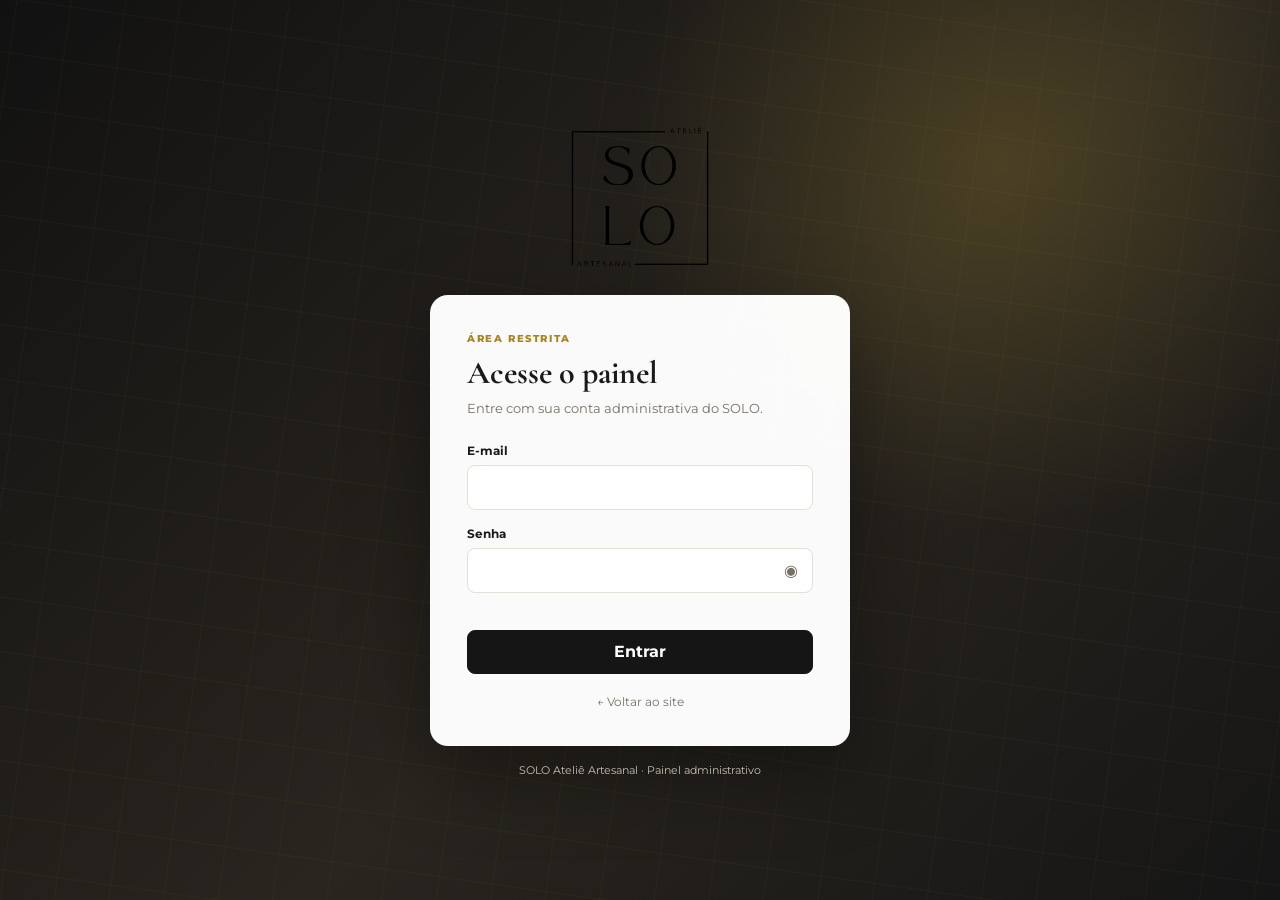
==== login.html @ 0e16f1da "Adiciona painel administrativo do SOLO Co-authored-by: Copilot <223556219+Copilot@users.noreply.gith" ====
<!doctype html>
<html lang="pt-BR">
<head>
  <meta charset="utf-8">
  <meta name="viewport" content="width=device-width,initial-scale=1">
  <meta name="theme-color" content="#151515">
  <title>Acesso administrativo — SOLO</title>
  <link rel="icon" href="icofont.png">
  <link rel="preconnect" href="https://fonts.googleapis.com">
  <link href="https://fonts.googleapis.com/css2?family=Cormorant+Garamond:wght@600;700&family=Montserrat:wght@400;500;600;700&display=swap" rel="stylesheet">
  <link rel="stylesheet" href="assets/admin.css">
  <script src="assets/config.js"></script>
  <script src="assets/login.js" defer></script>
</head>
<body>
  <main class="login-shell">
    <a class="login-brand" href="index.html"><img src="1.png" alt="SOLO Ateliê Artesanal"></a>
    <section class="login-card">
      <p class="eyebrow">Área restrita</p>
      <h1>Acesse o painel</h1>
      <p class="muted">Entre com sua conta administrativa do SOLO.</p>
      <form id="login-form">
        <label for="email">E-mail</label>
        <input id="email" name="email" type="email" autocomplete="username" required>
        <label for="password">Senha</label>
        <div class="password-field">
          <input id="password" name="password" type="password" autocomplete="current-password" required>
          <button class="password-toggle" type="button" data-password-toggle aria-label="Mostrar senha">◉</button>
        </div>
        <p class="notice" id="notice" role="status" aria-live="polite"></p>
        <button class="button" type="submit"><span>Entrar</span><span class="spinner" aria-hidden="true"></span></button>
      </form>
      <a class="back-link" href="index.html">← Voltar ao site</a>
    </section>
    <p class="login-foot">SOLO Ateliê Artesanal · Painel administrativo</p>
  </main>
</body>
</html>
---- assets/admin.css ----
:root {
  --ink: #1a1a1a;
  --muted: #777064;
  --gold: #d4af37;
  --gold-dark: #a9841f;
  --paper: #f8f6f1;
  --line: #e5e0d6;
  --navy: #151515;
  --danger: #b42318;
  --success: #24714e;
}

* { box-sizing: border-box; }
body { margin: 0; min-height: 100vh; background: var(--paper); color: var(--ink); font-family: Montserrat, Arial, sans-serif; }
button, input, select, textarea { font: inherit; }
button { cursor: pointer; }
button:disabled { cursor: wait; opacity: .65; }
img { max-width: 100%; }

.login-shell {
  position: relative;
  min-height: 100vh;
  display: grid;
  place-content: center;
  overflow: hidden;
  padding: 32px 20px;
  background:
    radial-gradient(circle at 78% 18%, rgba(212,175,55,.2), transparent 30%),
    linear-gradient(135deg, #111, #29251f 55%, #151515);
}
.login-shell::before {
  content: "";
  position: absolute;
  inset: -20%;
  opacity: .14;
  background-image: linear-gradient(rgba(212,175,55,.35) 1px, transparent 1px), linear-gradient(90deg, rgba(212,175,55,.35) 1px, transparent 1px);
  background-size: 54px 54px;
  transform: rotate(8deg);
}
.login-brand, .login-card, .login-foot { position: relative; z-index: 1; }
.login-brand { display: block; width: 150px; margin: 0 auto 22px; text-align: center; }
.login-brand img { display: block; width: 100%; height: auto; }
.login-card { width: min(420px, calc(100vw - 32px)); padding: 36px; border: 1px solid rgba(255,255,255,.18); border-radius: 18px; background: rgba(255,255,255,.98); box-shadow: 0 26px 80px rgba(0,0,0,.38); }
.eyebrow { margin: 0 0 10px; color: var(--gold-dark); font-size: 10px; font-weight: 800; letter-spacing: .16em; text-transform: uppercase; }
.login-card h1 { margin: 0; font: 700 32px/1.1 "Cormorant Garamond", Georgia, serif; }
.muted { margin: 8px 0 24px; color: var(--muted); font-size: 13px; line-height: 1.6; }
.login-card label, .field label { display: block; margin: 16px 0 7px; font-size: 12px; font-weight: 700; }
input, select, textarea { width: 100%; border: 1px solid var(--line); border-radius: 8px; outline: none; background: #fff; color: var(--ink); padding: 12px 13px; }
input:focus, select:focus, textarea:focus { border-color: var(--gold); box-shadow: 0 0 0 3px rgba(212,175,55,.14); }
.password-field { position: relative; }
.password-field input { padding-right: 54px; }
.password-toggle { position: absolute; right: 7px; top: 50%; transform: translateY(-50%); border: 0; border-radius: 6px; background: transparent; color: var(--muted); padding: 8px; }
.notice { min-height: 18px; margin: 10px 0 4px; color: var(--danger); font-size: 12px; }
.button { display: inline-flex; min-height: 44px; align-items: center; justify-content: center; gap: 9px; border: 1px solid var(--navy); border-radius: 8px; background: var(--navy); color: white; padding: 10px 17px; font-weight: 700; text-decoration: none; transition: .18s; }
.button:hover { border-color: var(--gold-dark); background: var(--gold-dark); }
.button-secondary { border-color: var(--line); background: #f2efe8; color: var(--ink); }
.login-card .button { width: 100%; margin-top: 5px; }
.back-link { display: block; margin-top: 20px; color: var(--muted); font-size: 12px; text-align: center; text-decoration: none; }
.login-foot { margin: 17px 0 0; color: #c8c0b5; font-size: 11px; text-align: center; }
.spinner { display: none; width: 15px; height: 15px; border: 2px solid rgba(255,255,255,.45); border-top-color: white; border-radius: 50%; animation: spin .7s linear infinite; }
.is-loading .spinner { display: inline-block; }
@keyframes spin { to { transform: rotate(360deg); } }

.panel-body { display: flex; }
.sidebar { position: fixed; inset: 0 auto 0 0; z-index: 5; width: 250px; display: flex; flex-direction: column; padding: 28px 17px 20px; background: var(--navy); color: white; }
.sidebar-brand { display: block; width: 145px; margin: 0 auto 36px; }
.side-label { margin: 0 0 12px; padding: 0 13px; color: #90877c; font-size: 9px; font-weight: 800; letter-spacing: .15em; }
.sidebar nav { display: grid; gap: 6px; }
.sidebar nav button, .side-bottom button { display: flex; align-items: center; gap: 12px; border: 0; border-radius: 8px; background: transparent; color: #cfc8bd; padding: 12px; text-align: left; }
.sidebar nav button:hover, .sidebar nav button.active { background: #2b2925; color: white; }
.sidebar nav button.active { box-shadow: inset 3px 0 var(--gold); }
.side-bottom { margin-top: auto; border-top: 1px solid rgba(255,255,255,.12); padding-top: 18px; }
.side-bottom small { display: block; margin-top: 8px; color: #90877c; font-size: 10px; }
.panel-main { min-width: 0; flex: 1; margin-left: 250px; padding: 0 36px 50px; }
.topbar { display: flex; height: 105px; align-items: center; justify-content: space-between; border-bottom: 1px solid var(--line); margin-bottom: 28px; }
.topbar h1 { margin: 0; font: 700 26px/1.1 "Cormorant Garamond", Georgia, serif; }
.topbar .eyebrow { color: var(--muted); margin-bottom: 5px; }
.user-menu, .account-trigger { display: flex; align-items: center; gap: 10px; }
.account-trigger { border: 0; background: transparent; text-align: left; color: var(--ink); }
.account-label b, .account-label small { display: block; max-width: 180px; overflow: hidden; text-overflow: ellipsis; white-space: nowrap; }
.account-label small { margin-top: 3px; color: var(--muted); font-size: 10px; }
.avatar { display: grid; width: 38px; height: 38px; place-items: center; overflow: hidden; flex: none; border-radius: 50%; background: #eee6d1; color: #7f641b; font-weight: 800; }
.avatar img { width: 100%; height: 100%; object-fit: cover; }
.logout { border: 1px solid var(--line); border-radius: 7px; background: white; color: var(--ink); padding: 9px 12px; }
.mobile-menu { display: none; }
.workspace-state { padding: 80px 20px; color: var(--muted); text-align: center; }
.welcome, .content-card, .stat { border: 1px solid var(--line); border-radius: 12px; background: white; }
.welcome { display: flex; align-items: center; gap: 16px; margin-bottom: 20px; padding: 26px; background: linear-gradient(115deg, #171717, #3a3327); color: white; }
.welcome h2 { margin: 0 0 5px; font-size: 23px; }
.welcome p { margin: 0; color: #d8d0c2; font-size: 13px; }
.welcome .avatar { width: 62px; height: 62px; border: 2px solid rgba(255,255,255,.25); }
.stats { display: grid; grid-template-columns: repeat(3, minmax(0, 1fr)); gap: 14px; margin-bottom: 20px; }
.stat { padding: 19px; }
.stat span { color: var(--muted); font-size: 11px; }
.stat strong { display: block; margin-top: 12px; font-size: 28px; }
.content-card { margin-bottom: 18px; padding: 22px; }
.card-head { display: flex; align-items: center; justify-content: space-between; gap: 14px; margin-bottom: 18px; }
.card-head h2 { margin: 0; font-size: 18px; }
.card-head p { margin: 5px 0 0; color: var(--muted); font-size: 11px; }
.editor { display: grid; grid-template-columns: 1fr 1fr; gap: 0 16px; }
.field.full, .form-actions { grid-column: 1/-1; }
.form-actions { display: flex; justify-content: flex-end; gap: 9px; border-top: 1px solid var(--line); margin-top: 20px; padding-top: 17px; }
.helper { color: var(--muted); font-size: 11px; }
.toolbar input { max-width: 270px; padding: 10px 12px; }
.data-table-wrap { overflow: auto; }
.data-table { width: 100%; min-width: 620px; border-collapse: collapse; }
.data-table th, .data-table td { border-bottom: 1px solid #eee9e1; padding: 12px; text-align: left; }
.data-table th { color: var(--muted); background: #fbfaf7; font-size: 10px; letter-spacing: .06em; text-transform: uppercase; }
.data-table td { font-size: 12px; }
.user-cell { display: inline-flex; align-items: center; gap: 9px; }
.badge { border-radius: 20px; background: #e8f5ee; color: var(--success); padding: 5px 8px; font-size: 10px; }
.badge.inactive { background: #fff0ef; color: var(--danger); }
.row-actions { display: flex; gap: 7px; }
.tiny-button { border: 1px solid var(--line); border-radius: 6px; background: white; color: var(--ink); padding: 6px 8px; font-size: 11px; }
.tiny-button.danger { color: var(--danger); }
.empty { padding: 30px; color: var(--muted); text-align: center; }
.toast { position: fixed; z-index: 20; right: 22px; bottom: 22px; max-width: 390px; border-radius: 9px; background: var(--navy); color: white; padding: 13px 17px; opacity: 0; pointer-events: none; transform: translateY(10px); transition: .2s; font-size: 12px; }
.toast.show { opacity: 1; transform: none; }
.toast.error { background: var(--danger); }

dialog { width: min(720px, calc(100vw - 24px)); max-height: 92vh; border: 1px solid var(--line); border-radius: 16px; padding: 0; color: var(--ink); box-shadow: 0 24px 80px rgba(0,0,0,.35); }
dialog::backdrop { background: rgba(0,0,0,.65); backdrop-filter: blur(3px); }
.dialog-form { padding: 26px; }
.dialog-heading { display: flex; justify-content: space-between; gap: 16px; }
.dialog-heading h2 { margin: 0 0 6px; font-size: 24px; }
.dialog-message { min-height: 20px; color: var(--gold-dark); font-size: 12px; }
.dialog-message.error { color: var(--danger); }
.profile-photo { display: flex; align-items: center; gap: 20px; border: 1px solid var(--line); border-radius: 12px; background: #faf8f3; margin: 16px 0; padding: 18px; }
.profile-photo .avatar { width: 86px; height: 86px; font-size: 28px; }
.profile-photo input { border: 0; padding: 0; }
.profile-grid { display: grid; grid-template-columns: 1fr 1fr; gap: 0 16px; }
.dialog-actions { display: flex; justify-content: flex-end; gap: 10px; border-top: 1px solid var(--line); margin-top: 22px; padding-top: 18px; }
#crop-area { margin-bottom: 18px; }
#crop-canvas { display: block; width: min(320px, 100%); aspect-ratio: 1; height: auto; margin: auto; border-radius: 12px; background: #eee; touch-action: none; }

@media (max-width: 760px) {
  .panel-body { display: block; }
  .sidebar { left: -270px; transition: left .2s; box-shadow: 8px 0 30px rgba(0,0,0,.2); }
  .sidebar.open { left: 0; }
  .panel-main { margin-left: 0; padding: 0 16px 35px; }
  .topbar { height: 83px; margin-bottom: 18px; }
  .mobile-menu { display: block; border: 1px solid var(--line); border-radius: 7px; background: white; padding: 8px 10px; }
  .account-label { display: none; }
  .stats { grid-template-columns: 1fr; }
  .editor, .profile-grid { grid-template-columns: 1fr; }
  .field.full, .form-actions { grid-column: 1; }
  .card-head { align-items: flex-start; flex-direction: column; }
  .login-card { padding: 28px 24px; }
}
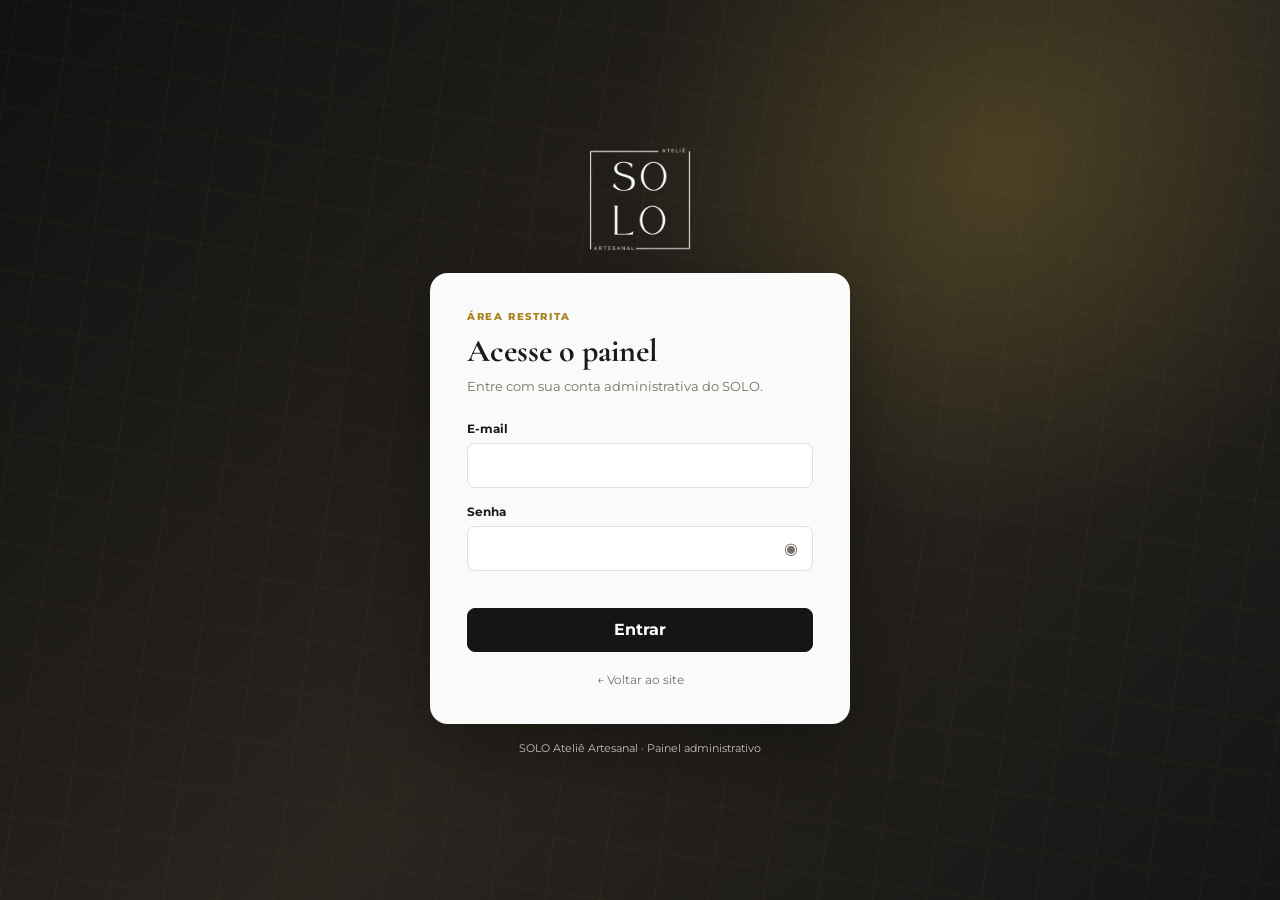
==== commit b2dd13b4: "Adiciona financeiro e progresso no painel SOLO Co-authored-by: Copilot <223556219+Copilot@users.nore" ====
--- a/login.html
+++ b/login.html
@@ -10,6 +10,7 @@
   <link href="https://fonts.googleapis.com/css2?family=Cormorant+Garamond:wght@600;700&family=Montserrat:wght@400;500;600;700&display=swap" rel="stylesheet">
   <link rel="stylesheet" href="assets/admin.css">
   <script src="assets/config.js"></script>
+  <script src="assets/loading.js" defer></script>
   <script src="assets/login.js" defer></script>
 </head>
 <body>
--- a/assets/admin.css
+++ b/assets/admin.css
@@ -16,6 +16,15 @@
 button { cursor: pointer; }
 button:disabled { cursor: wait; opacity: .65; }
 img { max-width: 100%; }
+.solo-loading { position: fixed; inset: 0; z-index: 5000; display: grid; place-items: center; padding: 20px; background: rgba(0,0,0,.82); backdrop-filter: blur(5px); }
+.solo-loading[hidden] { display: none; }
+.solo-loading-card { width: min(430px, calc(100vw - 32px)); padding: 28px; border: 1px solid rgba(212,175,55,.45); border-radius: 16px; background: #111; color: white; text-align: center; box-shadow: 0 26px 90px rgba(0,0,0,.65); }
+.solo-loading-kicker { margin: 0 0 8px; color: var(--gold); font-size: 10px; font-weight: 800; letter-spacing: .2em; }
+.solo-loading-card h2 { margin: 0; font-size: 20px; }
+.solo-loading-percent { margin: 20px 0 8px; color: var(--gold); font-size: 28px; font-weight: 800; }
+.solo-loading-track { height: 7px; overflow: hidden; border-radius: 999px; background: #312b20; }
+.solo-loading-track span { display: block; width: 0; height: 100%; border-radius: inherit; background: linear-gradient(90deg, #a9841f, #e2c45f, #d4af37); transition: width .16s ease; }
+.solo-loading-wait { margin: 12px 0 0; color: #aaa199; font-size: 11px; }
 
 .login-shell {
   position: relative;
@@ -38,8 +47,8 @@
   transform: rotate(8deg);
 }
 .login-brand, .login-card, .login-foot { position: relative; z-index: 1; }
-.login-brand { display: block; width: 150px; margin: 0 auto 22px; text-align: center; }
-.login-brand img { display: block; width: 100%; height: auto; }
+.login-brand { display: block; width: 110px; margin: 0 auto 18px; text-align: center; background: transparent; }
+.login-brand img { display: block; width: 100%; height: auto; background: transparent; filter: brightness(0) invert(1); }
 .login-card { width: min(420px, calc(100vw - 32px)); padding: 36px; border: 1px solid rgba(255,255,255,.18); border-radius: 18px; background: rgba(255,255,255,.98); box-shadow: 0 26px 80px rgba(0,0,0,.38); }
 .eyebrow { margin: 0 0 10px; color: var(--gold-dark); font-size: 10px; font-weight: 800; letter-spacing: .16em; text-transform: uppercase; }
 .login-card h1 { margin: 0; font: 700 32px/1.1 "Cormorant Garamond", Georgia, serif; }
@@ -63,7 +72,8 @@
 
 .panel-body { display: flex; }
 .sidebar { position: fixed; inset: 0 auto 0 0; z-index: 5; width: 250px; display: flex; flex-direction: column; padding: 28px 17px 20px; background: var(--navy); color: white; }
-.sidebar-brand { display: block; width: 145px; margin: 0 auto 36px; }
+.sidebar-brand { display: block; width: 105px; margin: 0 auto 30px; background: transparent; }
+.sidebar-brand img { display: block; width: 100%; height: auto; background: transparent; filter: brightness(0) invert(1); }
 .side-label { margin: 0 0 12px; padding: 0 13px; color: #90877c; font-size: 9px; font-weight: 800; letter-spacing: .15em; }
 .sidebar nav { display: grid; gap: 6px; }
 .sidebar nav button, .side-bottom button { display: flex; align-items: center; gap: 12px; border: 0; border-radius: 8px; background: transparent; color: #cfc8bd; padding: 12px; text-align: left; }
@@ -113,6 +123,19 @@
 .row-actions { display: flex; gap: 7px; }
 .tiny-button { border: 1px solid var(--line); border-radius: 6px; background: white; color: var(--ink); padding: 6px 8px; font-size: 11px; }
 .tiny-button.danger { color: var(--danger); }
+.tiny-button:disabled { color: #a7a09a; background: #f3f1ed; cursor: not-allowed; opacity: .7; }
+.users-tabs { display: flex; gap: 5px; width: fit-content; max-width: 100%; margin-bottom: 12px; padding: 5px; border: 1px solid var(--line); border-radius: 10px; background: #ece8df; }
+.users-tab { border: 0; border-radius: 7px; background: transparent; color: var(--muted); padding: 10px 16px; font-size: 12px; font-weight: 700; }
+.users-tab.active { background: white; color: var(--ink); box-shadow: 0 2px 8px rgba(0,0,0,.08); }
+.users-tab span { display: inline-grid; min-width: 20px; height: 20px; margin-left: 5px; place-items: center; border-radius: 50%; background: #eee6d1; color: #7f641b; font-size: 10px; }
+.users-tab-panel[hidden] { display: none; }
+.finance-summary { display: grid; grid-template-columns: repeat(3, minmax(0, 1fr)); gap: 12px; }
+.finance-summary div { min-width: 0; padding: 8px 10px; border-right: 1px solid var(--line); }
+.finance-summary div:last-child { border-right: 0; }
+.finance-summary span, .table-subtext { display: block; color: var(--muted); font-size: 10px; }
+.finance-summary strong { display: block; margin-top: 7px; font-size: 20px; }
+.finance-table td { vertical-align: middle; }
+.finance-pending { background: #fff4d8; color: #916b0f; }
 .empty { padding: 30px; color: var(--muted); text-align: center; }
 .toast { position: fixed; z-index: 20; right: 22px; bottom: 22px; max-width: 390px; border-radius: 9px; background: var(--navy); color: white; padding: 13px 17px; opacity: 0; pointer-events: none; transform: translateY(10px); transition: .2s; font-size: 12px; }
 .toast.show { opacity: 1; transform: none; }
@@ -145,5 +168,12 @@
   .editor, .profile-grid { grid-template-columns: 1fr; }
   .field.full, .form-actions { grid-column: 1; }
   .card-head { align-items: flex-start; flex-direction: column; }
+  .users-tabs { width: 100%; }
+  .users-tab { flex: 1; padding-inline: 8px; }
+  .finance-summary { grid-template-columns: 1fr; gap: 0; }
+  .finance-summary div { border-right: 0; border-bottom: 1px solid var(--line); padding: 11px 4px; }
+  .finance-summary div:last-child { border-bottom: 0; }
+  .finance-summary strong { font-size: 18px; }
+  .finance-table { min-width: 760px; }
   .login-card { padding: 28px 24px; }
 }
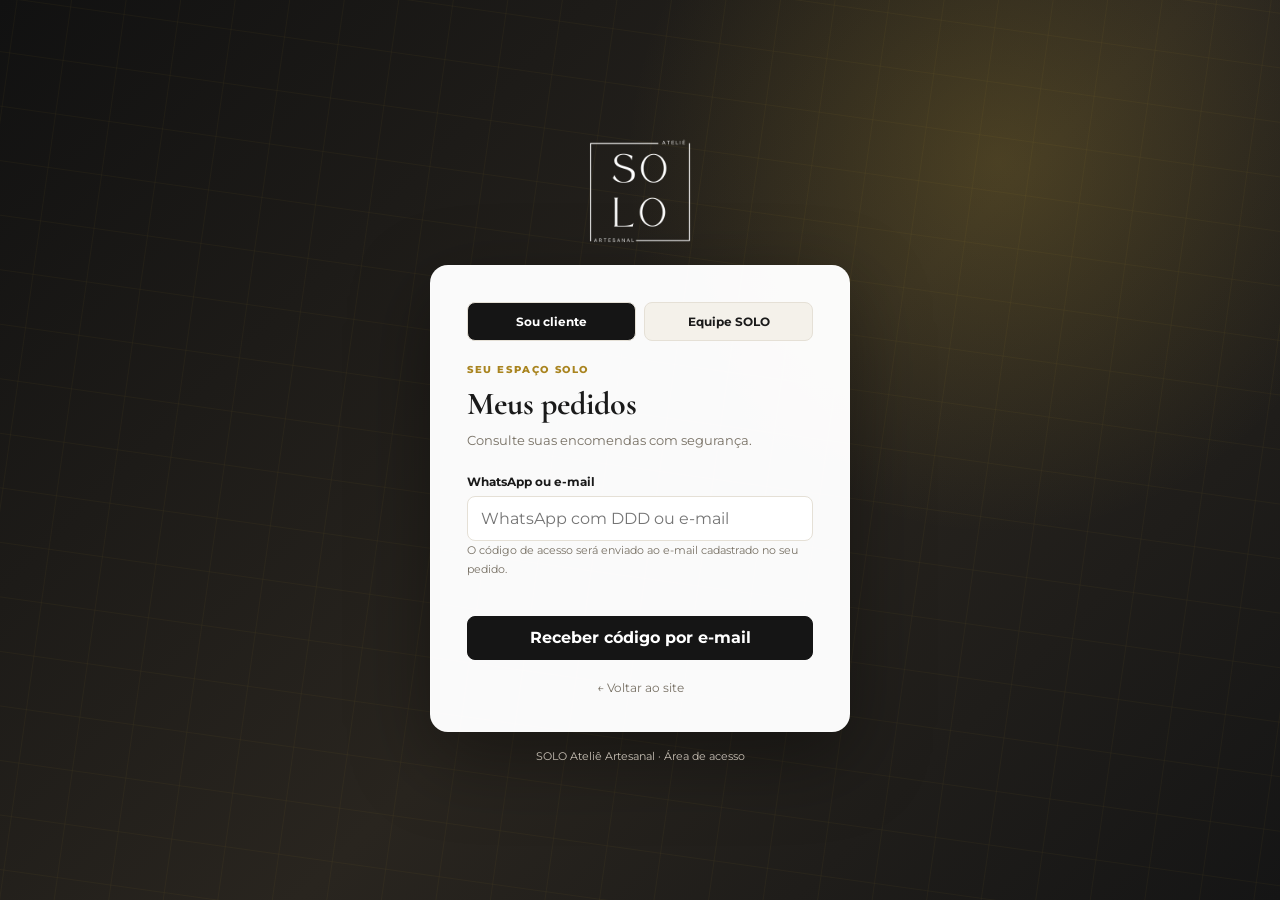
==== commit a275d7f4: "Integra pedidos, cadastro automático, financeiro e área do cliente" ====
--- a/login.html
+++ b/login.html
@@ -4,23 +4,32 @@
   <meta charset="utf-8">
   <meta name="viewport" content="width=device-width,initial-scale=1">
   <meta name="theme-color" content="#151515">
-  <title>Acesso administrativo — SOLO</title>
+  <title>Acesso — SOLO</title>
   <link rel="icon" href="icofont.png">
   <link rel="preconnect" href="https://fonts.googleapis.com">
   <link href="https://fonts.googleapis.com/css2?family=Cormorant+Garamond:wght@600;700&family=Montserrat:wght@400;500;600;700&display=swap" rel="stylesheet">
-  <link rel="stylesheet" href="assets/admin.css">
+  <link rel="stylesheet" href="assets/admin.css?v=20261119-orders">
   <script src="assets/config.js"></script>
   <script src="assets/loading.js" defer></script>
-  <script src="assets/login.js" defer></script>
+  <script src="assets/login.js?v=20261119-orders" defer></script>
+  <script src="assets/customer-login.js?v=20261119-orders" defer></script>
 </head>
 <body>
   <main class="login-shell">
     <a class="login-brand" href="index.html"><img src="1.png" alt="SOLO Ateliê Artesanal"></a>
     <section class="login-card">
-      <p class="eyebrow">Área restrita</p>
-      <h1>Acesse o painel</h1>
-      <p class="muted">Entre com sua conta administrativa do SOLO.</p>
-      <form id="login-form">
+      <div class="login-modes" role="tablist" aria-label="Tipo de acesso"><button type="button" role="tab" id="mode-customer" aria-selected="true">Sou cliente</button><button type="button" role="tab" id="mode-team" aria-selected="false">Equipe SOLO</button></div>
+      <p class="eyebrow">Seu espaço SOLO</p>
+      <h1 id="login-title">Meus pedidos</h1>
+      <p class="muted" id="login-description">Consulte suas encomendas com segurança.</p>
+      <form id="customer-login-form">
+        <label for="customer-identifier">WhatsApp ou e-mail</label><input id="customer-identifier" name="identifier" autocomplete="username" maxlength="254" placeholder="WhatsApp com DDD ou e-mail" required>
+        <small class="helper">O código de acesso será enviado ao e-mail cadastrado no seu pedido.</small>
+        <p class="notice" id="customer-notice" role="status"></p>
+        <button class="button" id="customer-request" type="submit">Receber código por e-mail</button>
+        <div id="customer-code-area" hidden><label for="customer-code">Código de 6 números</label><input id="customer-code" inputmode="numeric" autocomplete="one-time-code" pattern="[0-9]{6}" maxlength="6"><button class="button" id="customer-verify" type="button">Acessar meus pedidos</button><button id="customer-change" type="button">Alterar WhatsApp ou e-mail</button></div>
+      </form>
+      <form id="login-form" hidden>
         <label for="email">E-mail</label>
         <input id="email" name="email" type="email" autocomplete="username" required>
         <label for="password">Senha</label>
@@ -33,7 +42,7 @@
       </form>
       <a class="back-link" href="index.html">← Voltar ao site</a>
     </section>
-    <p class="login-foot">SOLO Ateliê Artesanal · Painel administrativo</p>
+    <p class="login-foot">SOLO Ateliê Artesanal · Área de acesso</p>
   </main>
 </body>
 </html>
--- a/assets/admin.css
+++ b/assets/admin.css
@@ -136,6 +136,31 @@
 .finance-summary strong { display: block; margin-top: 7px; font-size: 20px; }
 .finance-table td { vertical-align: middle; }
 .finance-pending { background: #fff4d8; color: #916b0f; }
+.finance-tabs { overflow-x: auto; }
+.finance-subtabs { margin-top: 4px; }
+.finance-period, .toolbar.finance-filters { display: flex; align-items: end; gap: 10px; flex-wrap: wrap; }
+.finance-period { justify-content: flex-end; margin-bottom: 14px; }
+.finance-period label { min-width: 150px; color: var(--muted); font-size: 11px; font-weight: 700; }
+.finance-period select { margin-top: 6px; }
+.finance-filters input, .finance-filters select { width: auto; min-width: 120px; max-width: 220px; padding: 10px 12px; }
+.finance-stats { grid-template-columns: repeat(3, minmax(0, 1fr)); }
+.finance-stats .negative-value, .negative { color: var(--danger); }
+.finance-chart-card { overflow: hidden; }
+.finance-bars { display: grid; gap: 18px; }
+.finance-bar-item { display: grid; gap: 7px; }
+.finance-bar-label { display: flex; justify-content: space-between; gap: 16px; font-size: 12px; }
+.finance-bar-track { height: 24px; overflow: hidden; border-radius: 999px; background: #f0ece4; }
+.finance-bar { display: block; height: 100%; min-width: 0; border-radius: inherit; transition: width .3s ease; }
+.finance-bar.received { background: linear-gradient(90deg, #24714e, #43a87b); }
+.finance-bar.pending { background: linear-gradient(90deg, #d4af37, #e7ca70); }
+.finance-bar.paid { background: linear-gradient(90deg, #8d6e63, #b68b77); }
+.finance-bar.overdue { background: linear-gradient(90deg, #b42318, #d86961); }
+.category-chart { display: grid; gap: 12px; }
+.category-chart > div { display: grid; grid-template-columns: minmax(110px, .7fr) 2fr minmax(95px, auto); align-items: center; gap: 12px; font-size: 11px; }
+.category-chart i { display: block; height: 10px; overflow: hidden; border-radius: 999px; background: #eeeae2; }
+.category-chart i b { display: block; height: 100%; border-radius: inherit; background: var(--success); }
+.category-chart i b.negative { background: var(--danger); }
+.category-chart strong { text-align: right; }
 .empty { padding: 30px; color: var(--muted); text-align: center; }
 .toast { position: fixed; z-index: 20; right: 22px; bottom: 22px; max-width: 390px; border-radius: 9px; background: var(--navy); color: white; padding: 13px 17px; opacity: 0; pointer-events: none; transform: translateY(10px); transition: .2s; font-size: 12px; }
 .toast.show { opacity: 1; transform: none; }
@@ -170,6 +195,14 @@
   .card-head { align-items: flex-start; flex-direction: column; }
   .users-tabs { width: 100%; }
   .users-tab { flex: 1; padding-inline: 8px; }
+  .finance-subtabs { width: 100%; }
+  .finance-period { justify-content: stretch; }
+  .finance-period label { flex: 1; min-width: 130px; }
+  .finance-filters { width: 100%; align-items: stretch; }
+  .finance-filters input, .finance-filters select { width: 100%; min-width: 100%; max-width: none; }
+  .finance-stats { grid-template-columns: 1fr; }
+  .category-chart > div { grid-template-columns: 1fr auto; }
+  .category-chart i { grid-column: 1/-1; grid-row: 2; }
   .finance-summary { grid-template-columns: 1fr; gap: 0; }
   .finance-summary div { border-right: 0; border-bottom: 1px solid var(--line); padding: 11px 4px; }
   .finance-summary div:last-child { border-bottom: 0; }
@@ -177,3 +210,42 @@
   .finance-table { min-width: 760px; }
   .login-card { padding: 28px 24px; }
 }
+
+/* Configurações e seleção de usuários */
+[hidden] { display:none !important; }
+.settings-content { padding:24px; }
+.settings-selector { display:flex; gap:10px; }
+.settings-selector input { min-width:0; flex:1; }
+.settings-selector button { display:grid; place-items:center; }
+.access-modules { display:grid; grid-template-columns:repeat(auto-fit,minmax(240px,1fr)); gap:12px; margin:24px 0; }
+.access-module { display:flex; align-items:flex-start; gap:12px; border:1px solid var(--line); border-radius:10px; padding:18px; cursor:pointer; }
+.access-module input { width:18px; height:18px; flex:none; accent-color:#a37c40; margin-top:2px; }
+.access-module small,.picker-user small { display:block; margin-top:6px; color:var(--muted); line-height:1.6; }
+.user-picker { width:min(650px,calc(100% - 28px)); max-height:85vh; border:1px solid var(--line); border-radius:14px; padding:24px; }
+.user-picker::backdrop { background:#0008; }
+.picker-results { max-height:50vh; overflow:auto; margin-top:16px; }
+.picker-user { display:flex; width:100%; align-items:center; justify-content:space-between; gap:12px; text-align:left; background:white; border:0; border-bottom:1px solid var(--line); padding:16px 4px; cursor:pointer; font:inherit; }
+.picker-user:hover { background:#faf7f2; }
+.picker-user span { overflow-wrap:anywhere; }
+@media(max-width:600px) { .settings-content { padding:16px; } .picker-user { align-items:flex-start; flex-direction:column; } .access-modules { grid-template-columns:1fr; } }
+
+.sidebar nav #registrations-toggle { width:100%; }
+.nav-chevron { margin-left:auto; transition:transform .2s; }
+[aria-expanded="true"] .nav-chevron { transform:rotate(180deg); }
+.sidebar .nav-submenu { display:grid; gap:4px; padding:5px 0 4px 16px; }
+.sidebar .nav-submenu button { font-size:13px; }
+.sidebar { overflow-y:auto; }
+.order-contact { display:block; font-size:10px; color:var(--muted); margin-top:5px; }
+.order-detail { width:min(720px,calc(100% - 24px)); max-height:85vh; border:1px solid var(--line); border-radius:14px; padding:24px; }
+.order-detail::backdrop { background:#0009; }
+.order-message { white-space:pre-wrap; overflow-wrap:anywhere; font:13px/1.8 Montserrat,Arial,sans-serif; }
+.customer-main { width:min(1180px,100%); margin:auto; padding:0 24px 40px; }
+.customer-main .topbar { height:auto; min-height:100px; gap:16px; flex-wrap:wrap; padding:20px 0; }
+.customer-main .welcome { margin-top:24px; }
+.login-modes { display:flex; gap:8px; margin-bottom:22px; }
+.login-modes button { flex:1; border:1px solid var(--line); border-radius:8px; padding:11px 8px; background:#f4f1ea; color:var(--ink); font-size:12px; font-weight:700; }
+.login-modes button[aria-selected="true"] { background:var(--navy); color:#fff; }
+#customer-code-area { margin-top:20px; }
+#customer-login-form .helper { display:block; line-height:1.7; }
+#customer-code-area input { letter-spacing:.35em; text-align:center; font-size:21px; }
+#customer-change { margin-top:10px; width:100%; border:0; padding:10px; background:none; color:var(--muted); }
